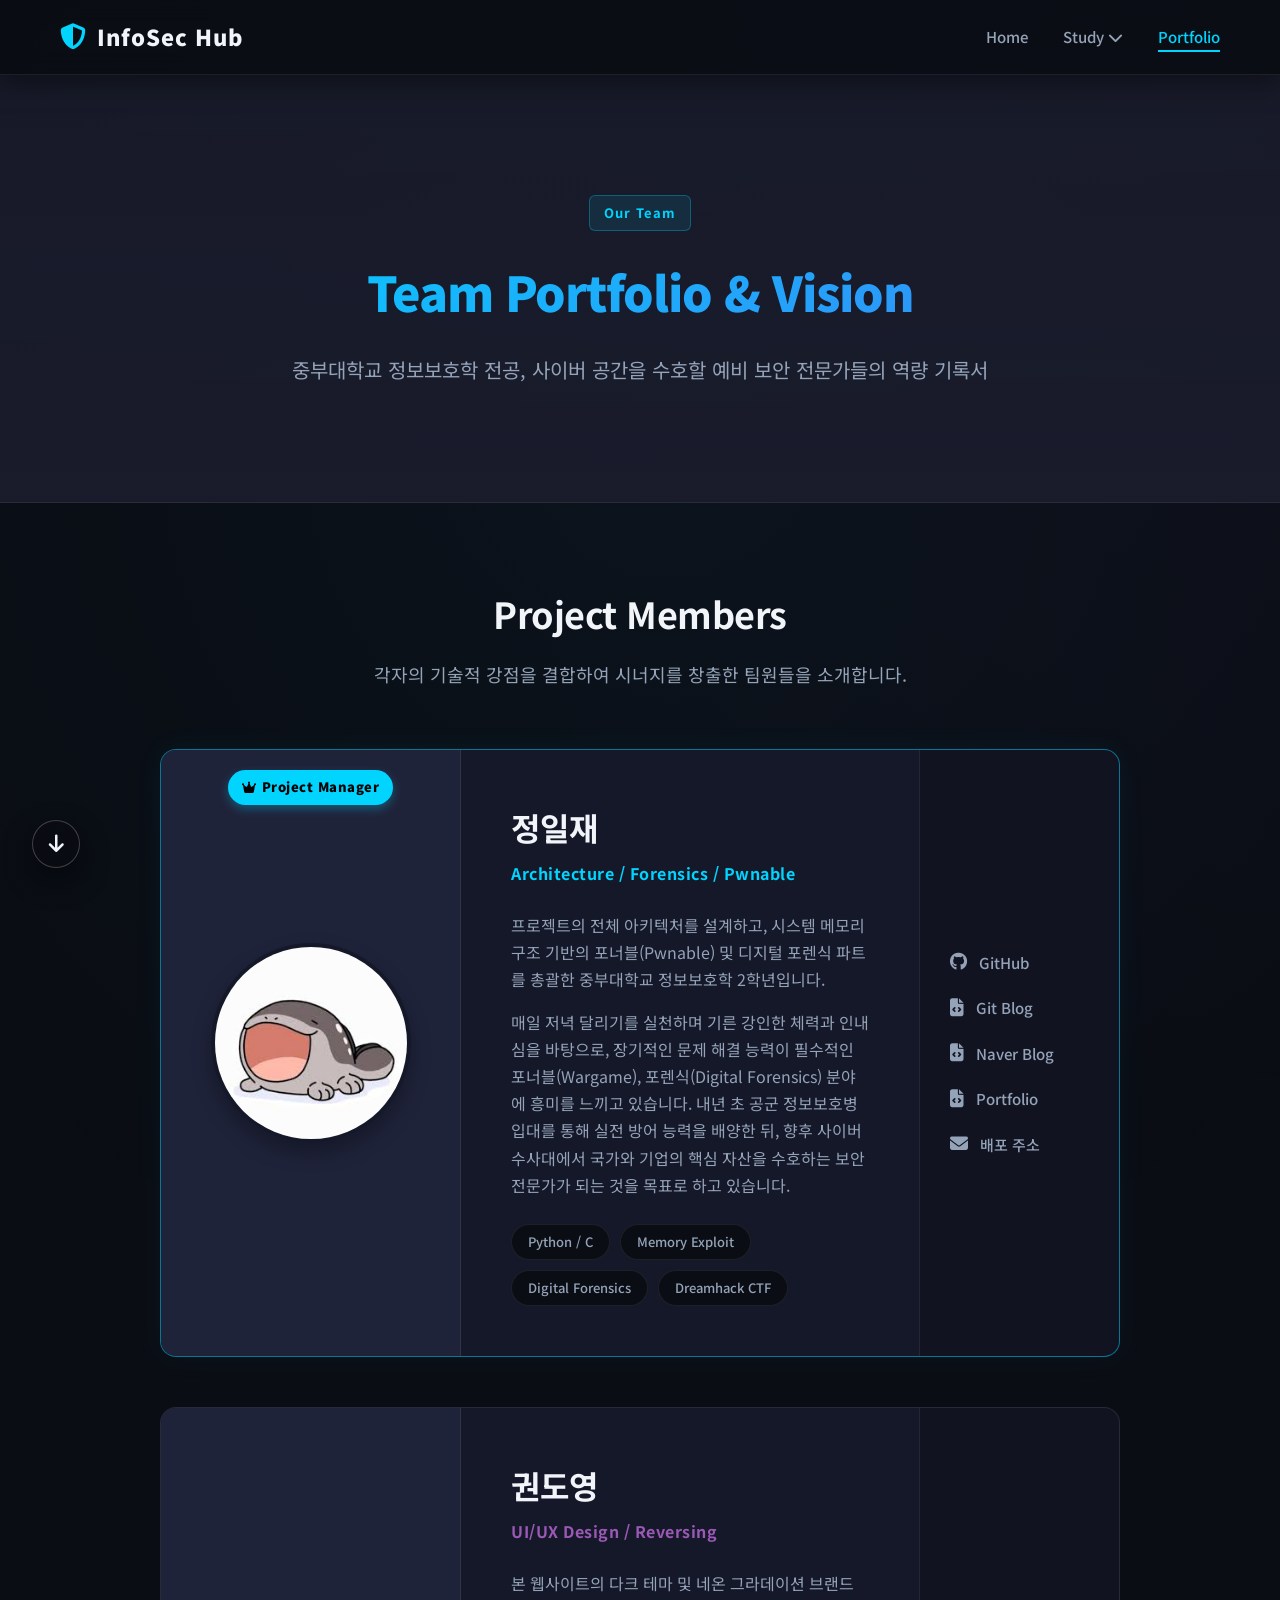
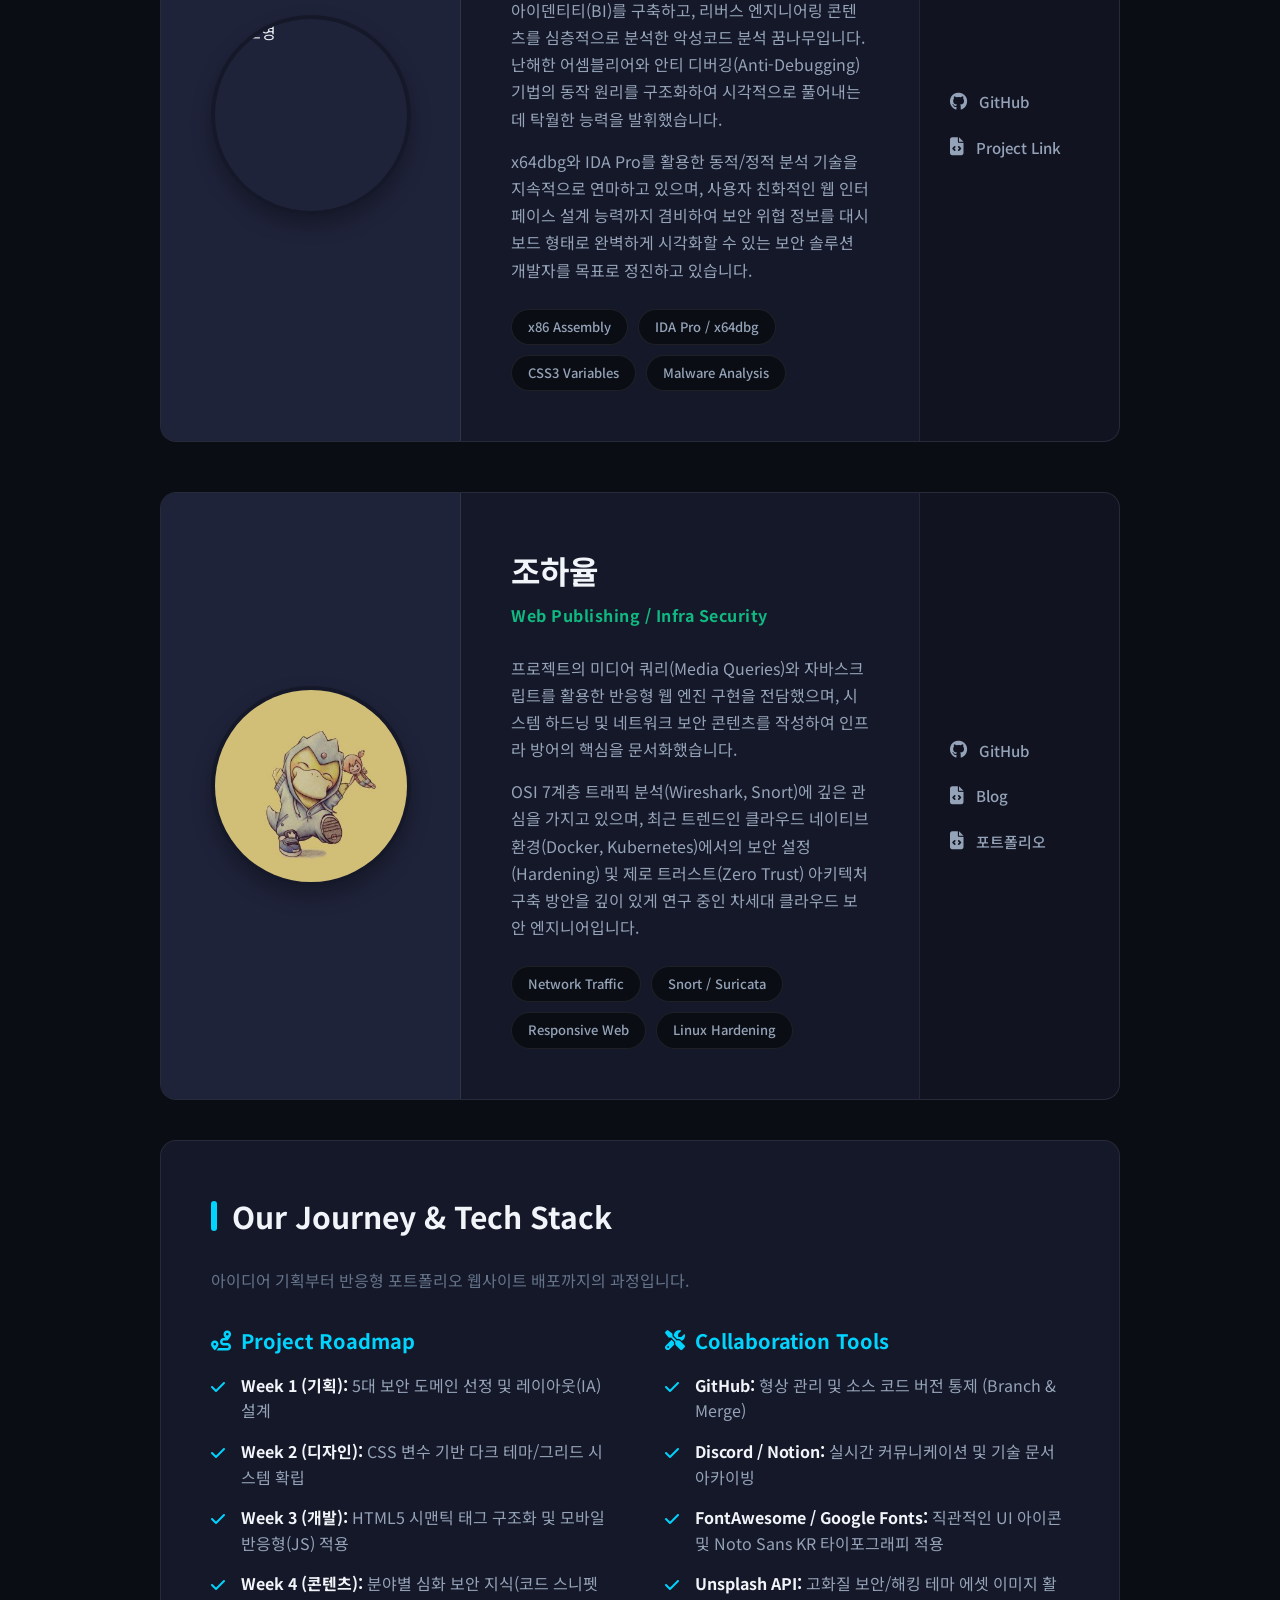
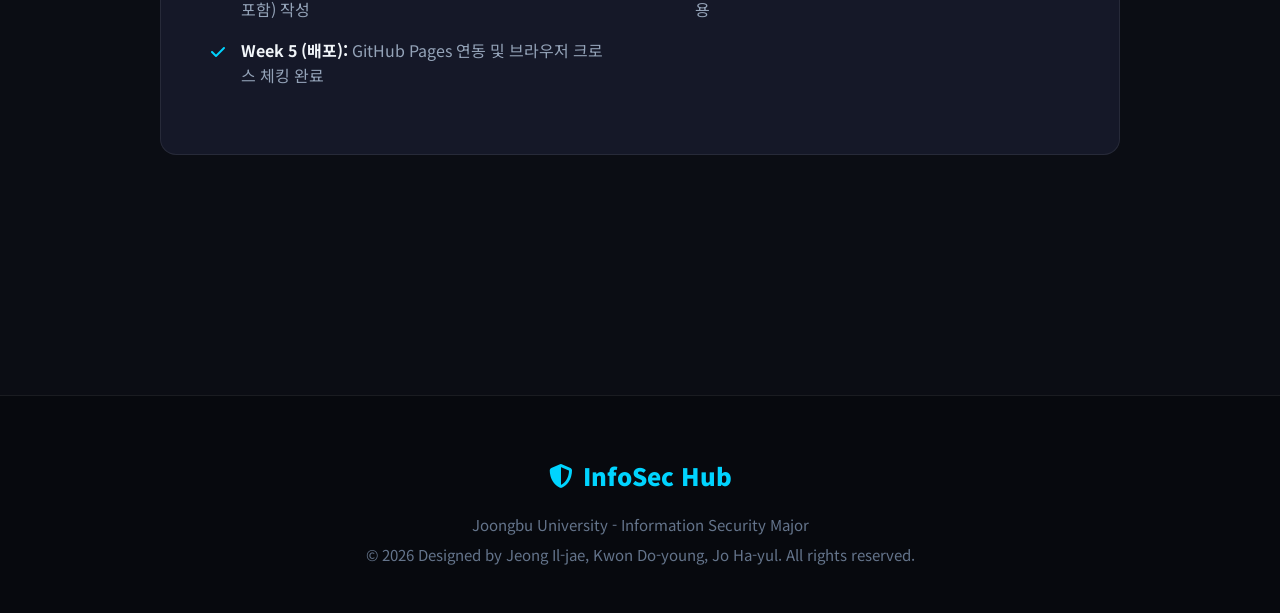
==== team.html @ 1aa63787 "v1.0" ====
<!doctype html>
<html lang="ko">
  <head>
    <meta charset="UTF-8" />
    <meta name="viewport" content="width=device-width, initial-scale=1.0" />
    <link
      rel="stylesheet"
      href="https://cdnjs.cloudflare.com/ajax/libs/font-awesome/6.4.0/css/all.min.css"
    />
    <link
      href="https://fonts.googleapis.com/css2?family=Noto+Sans+KR:wght@300;400;700;900&display=swap"
      rel="stylesheet"
    />
    <link rel="stylesheet" href="style.css" />
    <title>InfoSec Hub | Team Portfolio</title>
  </head>
  <body class="dark-theme sub-page">
    <div class="bg-gradient-overlay"></div>

    <header class="main-header">
      <div class="header-container">
        <a href="index.html" class="logo">
          <i class="fas fa-shield-halved"></i> InfoSec Hub
        </a>
        <nav class="desktop-nav">
          <ul class="nav-links">
            <li><a href="index.html">Home</a></li>
            <li class="dropdown">
              <a href="#none">Study <i class="fas fa-chevron-down"></i></a>
              <ul class="dropdown-menu">
                <li><a href="forensics.html">Forensics</a></li>
                <li><a href="pwnable.html">Pwnable</a></li>
                <li><a href="reversing.html">Reversing</a></li>
                <li><a href="hardening.html">Hardening</a></li>
                <li><a href="network.html">Network</a></li>
              </ul>
            </li>
            <li><a href="team.html" class="active">Portfolio</a></li>
          </ul>
        </nav>
        <button class="hamburger" id="hamburger-btn">
          <i class="fas fa-bars"></i>
        </button>
      </div>
    </header>

    <aside class="mobile-menu" id="mobile-menu">
      <div class="mobile-menu-header">
        <h2>Menu</h2>
        <button id="close-btn" class="close-btn">
          <i class="fas fa-times"></i>
        </button>
      </div>
      <ul class="mobile-nav-links">
        <li><a href="index.html">Home</a></li>
        <li><a href="forensics.html">Forensics</a></li>
        <li><a href="pwnable.html">Pwnable</a></li>
        <li><a href="reversing.html">Reversing</a></li>
        <li><a href="hardening.html">Hardening</a></li>
        <li><a href="network.html">Network</a></li>
        <li><a href="team.html" class="active">Portfolio</a></li>
      </ul>
    </aside>

    <main>
      <section
        class="page-header"
        style="
          background-image:
            linear-gradient(rgba(26, 28, 44, 0.85), rgba(26, 28, 44, 0.98)),
            url('https://images.unsplash.com/photo-1522071820081-009f0129c71c?q=80&w=1200&auto=format&fit=crop');
        "
      >
        <div class="page-header-content text-center">
          <span class="category-badge tag-special">Our Team</span>
          <h1 class="gradient-text">Team Portfolio & Vision</h1>
          <p>
            중부대학교 정보보호학 전공, 사이버 공간을 수호할 예비 보안
            전문가들의 역량 기록서
          </p>
        </div>
      </section>

      <section class="content-container">
        <div class="section-title text-center mb-40">
          <h2>Project Members</h2>
          <p>
            각자의 기술적 강점을 결합하여 시너지를 창출한 팀원들을 소개합니다.
          </p>
        </div>

        <div class="team-profile-grid">
          <div class="profile-card leader-card">
            <div class="profile-header">
              <img src="/avatar_img.png" alt="정일재" class="profile-img" />
              <span class="leader-badge"
                ><i class="fas fa-crown"></i> Project Manager</span
              >
            </div>
            <div class="profile-body">
              <h3>정일재</h3>
              <p class="profile-role text-accent">
                Architecture / Forensics / Pwnable
              </p>

              <p class="profile-desc">
                프로젝트의 전체 아키텍처를 설계하고, 시스템 메모리 구조 기반의
                포너블(Pwnable) 및 디지털 포렌식 파트를 총괄한 중부대학교
                정보보호학 2학년입니다.
              </p>
              <p class="profile-desc">
                매일 저녁 달리기를 실천하며 기른 강인한 체력과 인내심을
                바탕으로, 장기적인 문제 해결 능력이 필수적인 포너블(Wargame),
                포렌식(Digital Forensics) 분야에 흥미를 느끼고 있습니다. 내년 초
                공군 정보보호병 입대를 통해 실전 방어 능력을 배양한 뒤, 향후
                사이버 수사대에서 국가와 기업의 핵심 자산을 수호하는 보안
                전문가가 되는 것을 목표로 하고 있습니다.
              </p>

              <div class="profile-skills mt-15">
                <span>Python / C</span>
                <span>Memory Exploit</span>
                <span>Digital Forensics</span>
                <span>Dreamhack CTF</span>
              </div>
            </div>
            <div class="profile-footer">
              <a href="https://github.com/iljae627" class="social-link"
                ><i class="fab fa-github"></i> GitHub</a
              >
              <a href="https://iljae627.github.io/" class="social-link"
                ><i class="fas fa-file-code"></i> Git Blog</a
              >
              <a href="https://blog.naver.com/iljae627" class="social-link"
                ><i class="fas fa-file-code"></i> Naver Blog</a
              >
              <a
                href="https://portfolio-eta-one-ocf85220mc.vercel.app/"
                class="social-link"
                ><i class="fas fa-file-code"></i> Portfolio</a
              >
              <a href="https://wep-mid-fin.vercel.app/" class="social-link"
                ><i class="fas fa-envelope"></i> 배포 주소</a
              >
            </div>
          </div>

          <div class="profile-card">
            <div class="profile-header">
              <img
                src="https://ui-avatars.com/api/?name=Kwon+Doyoung&background=9b59b6&color=fff&size=120"
                alt="권도영"
                class="profile-img"
              />
            </div>
            <div class="profile-body">
              <h3>권도영</h3>
              <p class="profile-role" style="color: #9b59b6">
                UI/UX Design / Reversing
              </p>
              <p class="profile-desc">
                본 웹사이트의 다크 테마 및 네온 그라데이션 브랜드
                아이덴티티(BI)를 구축하고, 리버스 엔지니어링 콘텐츠를 심층적으로
                분석한 악성코드 분석 꿈나무입니다. 난해한 어셈블리어와 안티
                디버깅(Anti-Debugging) 기법의 동작 원리를 구조화하여 시각적으로
                풀어내는 데 탁월한 능력을 발휘했습니다.
              </p>
              <p class="profile-desc">
                x64dbg와 IDA Pro를 활용한 동적/정적 분석 기술을 지속적으로
                연마하고 있으며, 사용자 친화적인 웹 인터페이스 설계 능력까지
                겸비하여 보안 위협 정보를 대시보드 형태로 완벽하게 시각화할 수
                있는 보안 솔루션 개발자를 목표로 정진하고 있습니다.
              </p>
              <div class="profile-skills mt-15">
                <span>x86 Assembly</span>
                <span>IDA Pro / x64dbg</span>
                <span>CSS3 Variables</span>
                <span>Malware Analysis</span>
              </div>
            </div>
            <div class="profile-footer">
              <a href="https://github.com/kwondo0" class="social-link"
                ><i class="fab fa-github"></i> GitHub</a
              >
              <a
                href="https://kwondo0.github.io/-/"
                class="social-link"
                target="_blank"
                rel="noopener noreferrer"
              >
                <i class="fas fa-file-code"></i> Project Link
              </a>
            </div>
          </div>

          <div class="profile-card">
            <div class="profile-header">
              <img src="/hayul_img.png" alt="조하율" class="profile-img" />
            </div>
            <div class="profile-body">
              <h3>조하율</h3>
              <p class="profile-role text-success">
                Web Publishing / Infra Security
              </p>
              <p class="profile-desc">
                프로젝트의 미디어 쿼리(Media Queries)와 자바스크립트를 활용한
                반응형 웹 엔진 구현을 전담했으며, 시스템 하드닝 및 네트워크 보안
                콘텐츠를 작성하여 인프라 방어의 핵심을 문서화했습니다.
              </p>
              <p class="profile-desc">
                OSI 7계층 트래픽 분석(Wireshark, Snort)에 깊은 관심을 가지고
                있으며, 최근 트렌드인 클라우드 네이티브 환경(Docker,
                Kubernetes)에서의 보안 설정(Hardening) 및 제로 트러스트(Zero
                Trust) 아키텍처 구축 방안을 깊이 있게 연구 중인 차세대 클라우드
                보안 엔지니어입니다.
              </p>
              <div class="profile-skills mt-15">
                <span>Network Traffic</span>
                <span>Snort / Suricata</span>
                <span>Responsive Web</span>
                <span>Linux Hardening</span>
              </div>
            </div>
            <div class="profile-footer">
              <a href="https://github.com/yeo0w0/" class="social-link"
                ><i class="fab fa-github"></i> GitHub</a
              >
              <a href="https://blog.naver.com/banannaish" class="social-link"
                ><i class="fas fa-file-code"></i> Blog</a
              >
              <a
                href="https://portfolio-mk2-jade.vercel.app/"
                class="social-link"
                ><i class="fas fa-file-code"></i> 포트폴리오</a
              >
            </div>
          </div>
        </div>

        <article class="content-block bg-darker mt-40">
          <h2>Our Journey & Tech Stack</h2>
          <p class="block-desc">
            아이디어 기획부터 반응형 포트폴리오 웹사이트 배포까지의 과정입니다.
          </p>

          <div class="split-grid mt-15">
            <div class="split-column">
              <h4 class="text-accent">
                <i class="fas fa-route"></i> Project Roadmap
              </h4>
              <ul class="feature-list">
                <li>
                  <strong>Week 1 (기획):</strong> 5대 보안 도메인 선정 및
                  레이아웃(IA) 설계
                </li>
                <li>
                  <strong>Week 2 (디자인):</strong> CSS 변수 기반 다크
                  테마/그리드 시스템 확립
                </li>
                <li>
                  <strong>Week 3 (개발):</strong> HTML5 시맨틱 태그 구조화 및
                  모바일 반응형(JS) 적용
                </li>
                <li>
                  <strong>Week 4 (콘텐츠):</strong> 분야별 심화 보안 지식(코드
                  스니펫 포함) 작성
                </li>
                <li>
                  <strong>Week 5 (배포):</strong> GitHub Pages 연동 및 브라우저
                  크로스 체킹 완료
                </li>
              </ul>
            </div>
            <div class="split-column">
              <h4 class="text-accent">
                <i class="fas fa-tools"></i> Collaboration Tools
              </h4>
              <ul class="feature-list">
                <li>
                  <strong>GitHub:</strong> 형상 관리 및 소스 코드 버전 통제
                  (Branch & Merge)
                </li>
                <li>
                  <strong>Discord / Notion:</strong> 실시간 커뮤니케이션 및 기술
                  문서 아카이빙
                </li>
                <li>
                  <strong>FontAwesome / Google Fonts:</strong> 직관적인 UI
                  아이콘 및 Noto Sans KR 타이포그래피 적용
                </li>
                <li>
                  <strong>Unsplash API:</strong> 고화질 보안/해킹 테마 에셋
                  이미지 활용
                </li>
              </ul>
            </div>
          </div>
        </article>
      </section>
    </main>

    <footer class="main-footer">
      <div class="footer-content">
        <div class="footer-logo">
          <i class="fas fa-shield-halved"></i> InfoSec Hub
        </div>
        <p>Joongbu University - Information Security Major</p>
        <p>
          &copy; 2026 Designed by Jeong Il-jae, Kwon Do-young, Jo Ha-yul. All
          rights reserved.
        </p>
      </div>
    </footer>

    <script src="script.js"></script>
  </body>
</html>
---- style.css ----
/* -----------------------------------------
   1. CSS 변수 (테마 색상 및 공통 수치 관리)
----------------------------------------- */
:root {
  --bg-dark: #0b0d14; /* 아주 깊은 다크 네이비 (배경) */
  --bg-card: #151828; /* 카드 및 섹션 배경 */
  --bg-lighter: #1f233a; /* 강조되는 배경 */

  --text-main: #f1f5f9; /* 메인 텍스트 (흰색에 가까운 회색) */
  --text-muted: #94a3b8; /* 보조 텍스트 (연한 회색) */

  --accent-cyan: #00d4ff; /* 메인 포인트 컬러 (사이버네틱 시안) */
  --accent-blue: #3b82f6; /* 그라데이션용 블루 */
  --accent-purple: #a855f7; /* 특화 포인트 (팀, 리버싱 등) */
  --accent-green: #10b981; /* 방어/성공 색상 (하드닝, 네트워크) */
  --accent-red: #ef4444; /* 공격/경고 색상 (포너블, 취약점) */
  --accent-orange: #f59e0b; /* 주의 색상 */

  --border-color: rgba(255, 255, 255, 0.08);
  --glass-bg: rgba(11, 13, 20, 0.85); /* 블러 처리를 위한 반투명 배경 */

  --transition: all 0.3s cubic-bezier(0.4, 0, 0.2, 1);
  --nav-height: 75px;
}

/* -----------------------------------------
   2. 기본 초기화 및 스크롤바 커스텀
----------------------------------------- */
* {
  margin: 0;
  padding: 0;
  box-sizing: border-box;
}

html {
  scroll-behavior: smooth;
}

body {
  font-family: 'Noto Sans KR', sans-serif;
  background-color: var(--bg-dark);
  color: var(--text-main);
  line-height: 1.7;
  overflow-x: hidden;
}

a {
  text-decoration: none;
  color: inherit;
}
ul {
  list-style: none;
}

/* 커스텀 스크롤바 (사이버펑크 느낌) */
::-webkit-scrollbar {
  width: 8px;
}
::-webkit-scrollbar-track {
  background: var(--bg-dark);
}
::-webkit-scrollbar-thumb {
  background: var(--bg-lighter);
  border-radius: 10px;
}
::-webkit-scrollbar-thumb:hover {
  background: var(--accent-cyan);
}

/* -----------------------------------------
   3. 배경 효과 (그라데이션 & 애니메이션)
----------------------------------------- */
.bg-gradient-overlay {
  position: fixed;
  top: -50%;
  left: -50%;
  width: 200%;
  height: 200%;
  background:
    radial-gradient(
      circle at 50% 50%,
      rgba(0, 212, 255, 0.03) 0%,
      transparent 60%
    ),
    radial-gradient(
      circle at 80% 20%,
      rgba(168, 85, 247, 0.03) 0%,
      transparent 50%
    );
  z-index: -1;
  animation: bgShift 25s infinite alternate ease-in-out;
}

@keyframes bgShift {
  0% {
    transform: scale(1) rotate(0deg);
  }
  100% {
    transform: scale(1.1) rotate(5deg);
  }
}

/* -----------------------------------------
   4. 공통 텍스트 및 유틸리티 클래스
----------------------------------------- */
.gradient-text {
  background: linear-gradient(135deg, var(--accent-cyan), var(--accent-blue));
  -webkit-background-clip: text;
  -webkit-text-fill-color: transparent;
  font-weight: 900;
}

.text-center {
  text-align: center;
}
.mb-10 {
  margin-bottom: 10px;
}
.mb-40 {
  margin-bottom: 40px;
}
.mt-10 {
  margin-top: 10px;
}
.mt-15 {
  margin-top: 15px;
}
.mt-40 {
  margin-top: 40px;
}

.text-accent {
  color: var(--accent-cyan) !important;
}
.text-danger {
  color: var(--accent-red) !important;
}
.text-success {
  color: var(--accent-green) !important;
}
.text-warning {
  color: var(--accent-orange) !important;
}

/* -----------------------------------------
   5. 네비게이션 바 (Header & Glassmorphism)
----------------------------------------- */
.main-header {
  position: sticky;
  top: 0;
  width: 100%;
  background: var(--glass-bg);
  backdrop-filter: blur(12px);
  -webkit-backdrop-filter: blur(12px);
  border-bottom: 1px solid var(--border-color);
  z-index: 1000;
  height: var(--nav-height);
  box-shadow: 0 4px 30px rgba(0, 0, 0, 0.5);
}

.header-container {
  max-width: 1200px;
  margin: 0 auto;
  padding: 0 20px;
  display: flex;
  justify-content: space-between;
  align-items: center;
  height: 100%;
}

.logo {
  font-size: 22px;
  font-weight: 900;
  letter-spacing: 1px;
  display: flex;
  align-items: center;
  gap: 10px;
}
.logo i {
  color: var(--accent-cyan);
  font-size: 26px;
}

.desktop-nav .nav-links {
  display: flex;
  gap: 35px;
}
.desktop-nav a {
  font-size: 15px;
  font-weight: 500;
  color: var(--text-muted);
  transition: var(--transition);
  position: relative;
  padding: 5px 0;
}
.desktop-nav a:hover,
.desktop-nav a.active {
  color: var(--accent-cyan);
}

.nav-auth-btn,
.mobile-auth-btn {
  border: 1px solid rgba(0, 212, 255, 0.35);
  background: rgba(0, 212, 255, 0.08);
  color: var(--accent-cyan);
  border-radius: 8px;
  font: inherit;
  font-weight: 700;
  cursor: pointer;
  transition: var(--transition);
}
.nav-auth-btn {
  padding: 7px 14px;
  margin-top: -2px;
}
.mobile-auth-btn {
  width: 100%;
  padding: 12px 14px;
  text-align: left;
  font-size: 17px;
}
.nav-auth-btn:hover,
.mobile-auth-btn:hover {
  background: var(--accent-cyan);
  color: #020617;
  transform: translateY(-2px);
}

/* 네비게이션 밑줄 애니메이션 */
.desktop-nav a::after {
  content: '';
  position: absolute;
  width: 0;
  height: 2px;
  bottom: 0;
  left: 0;
  background-color: var(--accent-cyan);
  transition: var(--transition);
}
.desktop-nav a:hover::after,
.desktop-nav a.active::after {
  width: 100%;
}

/* 드롭다운 (PC) */
.dropdown {
  position: relative;
}
.dropdown-menu {
  position: absolute;
  top: calc(100% + 15px);
  left: -20px;
  background: var(--bg-card);
  min-width: 200px;
  border: 1px solid var(--border-color);
  border-radius: 8px;
  padding: 10px 0;
  opacity: 0;
  visibility: hidden;
  transform: translateY(15px);
  transition: var(--transition);
  box-shadow: 0 10px 40px rgba(0, 0, 0, 0.8);
  z-index: 1001;
}
.dropdown:hover .dropdown-menu {
  opacity: 1;
  visibility: visible;
  transform: translateY(0);
}
.dropdown-menu li a {
  display: block;
  padding: 12px 25px;
  color: var(--text-muted);
  font-size: 14px;
}
.dropdown-menu li a::after {
  display: none;
} /* 드롭다운 밑줄 제거 */
.dropdown-menu li a:hover,
.dropdown-menu li a.active {
  background: rgba(0, 212, 255, 0.08);
  color: var(--accent-cyan);
  padding-left: 30px;
}

/* -----------------------------------------
   6. 모바일 메뉴 (Hamburger)
----------------------------------------- */
.hamburger {
  display: none;
  background: none;
  border: none;
  color: var(--text-main);
  font-size: 26px;
  cursor: pointer;
  transition: var(--transition);
}
.hamburger:hover {
  color: var(--accent-cyan);
}

.mobile-menu {
  position: fixed;
  top: 0;
  right: -100%;
  width: 320px;
  height: 100vh;
  background: var(--bg-card);
  border-left: 1px solid var(--border-color);
  z-index: 2000;
  padding: 40px 30px;
  transition: right 0.4s cubic-bezier(0.77, 0, 0.175, 1);
  box-shadow: -10px 0 50px rgba(0, 0, 0, 0.7);
}
.mobile-menu.active {
  right: 0;
}
.mobile-menu-header {
  display: flex;
  justify-content: space-between;
  align-items: center;
  margin-bottom: 40px;
  border-bottom: 1px solid var(--border-color);
  padding-bottom: 20px;
}
.mobile-menu-header h2 {
  font-size: 20px;
  color: var(--accent-cyan);
}
.close-btn {
  background: none;
  border: none;
  color: var(--text-muted);
  font-size: 28px;
  cursor: pointer;
  transition: var(--transition);
}
.close-btn:hover {
  color: var(--accent-red);
  transform: rotate(90deg);
}

.mobile-nav-links li {
  margin-bottom: 15px;
}
.mobile-nav-links a {
  font-size: 18px;
  font-weight: 500;
  color: var(--text-muted);
  display: block;
  padding: 10px 0;
  border-bottom: 1px solid rgba(255, 255, 255, 0.03);
  transition: var(--transition);
}
.mobile-nav-links a.active,
.mobile-nav-links a:hover {
  color: var(--accent-cyan);
  padding-left: 10px;
}

.scroll-down-btn {
  position: fixed;
  left: 32px;
  bottom: 32px;
  width: 48px;
  height: 48px;
  border-radius: 50%;
  border: 1px solid rgba(255, 255, 255, 0.22);
  background: rgba(10, 12, 18, 0.86);
  color: var(--text-main);
  display: flex;
  align-items: center;
  justify-content: center;
  font-size: 20px;
  cursor: pointer;
  z-index: 1500;
  box-shadow: 0 12px 30px rgba(0, 0, 0, 0.45);
  backdrop-filter: blur(8px);
  transition: var(--transition);
}
.scroll-down-btn:hover {
  border-color: var(--accent-cyan);
  color: var(--accent-cyan);
  transform: translateY(-4px);
}
.scroll-down-btn.is-hidden {
  opacity: 0;
  pointer-events: none;
  transform: translateY(12px);
}

.scroll-top-btn {
  position: fixed;
  right: 32px;
  bottom: 32px;
  width: 48px;
  height: 48px;
  border-radius: 50%;
  border: 1px solid rgba(255, 255, 255, 0.22);
  background: rgba(10, 12, 18, 0.86);
  color: var(--text-main);
  display: flex;
  align-items: center;
  justify-content: center;
  font-size: 20px;
  cursor: pointer;
  z-index: 1500;
  opacity: 0;
  pointer-events: none;
  transform: translateY(12px);
  box-shadow: 0 12px 30px rgba(0, 0, 0, 0.45);
  backdrop-filter: blur(8px);
  transition: var(--transition);
}
.scroll-top-btn.active {
  opacity: 1;
  pointer-events: auto;
  transform: translateY(0);
}
.scroll-top-btn:hover {
  border-color: var(--accent-cyan);
  color: var(--accent-cyan);
  transform: translateY(-4px);
}

/* -----------------------------------------
   7. 메인 히어로 & About 섹션 (index.html)
----------------------------------------- */
.hero-section {
  max-width: 1200px;
  margin: 0 auto;
  padding: 120px 20px;
  display: flex;
  align-items: center;
  justify-content: space-between;
  min-height: 85vh;
}
.hero-content {
  flex: 1.2;
  padding-right: 50px;
}
.badge {
  display: inline-block;
  padding: 6px 14px;
  background: rgba(0, 212, 255, 0.1);
  border: 1px solid rgba(0, 212, 255, 0.2);
  color: var(--accent-cyan);
  border-radius: 30px;
  font-size: 13px;
  font-weight: 700;
  margin-bottom: 25px;
  letter-spacing: 0.5px;
}
.hero-content h1 {
  font-size: 52px;
  line-height: 1.25;
  margin-bottom: 25px;
  letter-spacing: -1px;
}
.hero-content p {
  font-size: 18px;
  color: var(--text-muted);
  margin-bottom: 40px;
  max-width: 550px;
}

.hero-buttons {
  display: flex;
  gap: 15px;
}
.btn-primary,
.btn-secondary {
  padding: 14px 28px;
  border-radius: 8px;
  font-size: 15px;
  font-weight: bold;
  transition: var(--transition);
  text-align: center;
}
.btn-primary {
  background: var(--accent-cyan);
  color: #000;
  box-shadow: 0 4px 15px rgba(0, 212, 255, 0.2);
}
.btn-primary:hover {
  background: #00b4d8;
  transform: translateY(-3px);
  box-shadow: 0 10px 25px rgba(0, 212, 255, 0.4);
}
.btn-secondary {
  background: rgba(255, 255, 255, 0.05);
  border: 1px solid var(--border-color);
  color: var(--text-main);
}
.btn-secondary:hover {
  background: rgba(255, 255, 255, 0.1);
  border-color: var(--text-muted);
  transform: translateY(-3px);
}

.hero-image {
  flex: 1;
  text-align: right;
  position: relative;
}
.hero-image img {
  width: 100%;
  max-width: 550px;
  border-radius: 16px;
  box-shadow: 0 20px 50px rgba(0, 0, 0, 0.6);
  border: 1px solid var(--border-color);
}
.floating-img {
  animation: float 6s ease-in-out infinite;
}
@keyframes float {
  0%,
  100% {
    transform: translateY(0px);
  }
  50% {
    transform: translateY(-20px);
  }
}

/* About 섹션 상세 (index.html) */
.about-container {
  display: flex;
  gap: 50px;
  align-items: center;
}
.about-text {
  flex: 1.5;
}
.about-text h3 {
  font-size: 24px;
  margin-bottom: 15px;
  color: var(--accent-cyan);
}
.about-text p {
  margin-bottom: 25px;
  color: var(--text-muted);
}
.check-list li {
  margin-bottom: 12px;
  color: var(--text-main);
  display: flex;
  align-items: center;
  gap: 10px;
}
.check-list i {
  color: var(--accent-green);
}

.about-stats {
  flex: 1;
  display: grid;
  grid-template-columns: 1fr 1fr;
  gap: 20px;
}
.stat-box {
  background: var(--bg-card);
  padding: 30px 20px;
  border-radius: 12px;
  text-align: center;
  border: 1px solid var(--border-color);
  transition: var(--transition);
}
.stat-box:hover {
  border-color: var(--accent-cyan);
  transform: translateY(-5px);
  background: var(--bg-lighter);
}
.stat-num {
  display: block;
  font-size: 42px;
  font-weight: 900;
  color: var(--accent-cyan);
  margin-bottom: 5px;
  line-height: 1;
}
.stat-label {
  font-size: 14px;
  color: var(--text-muted);
  font-weight: bold;
}

/* 기술 스택 섹션 */
.tech-icons {
  display: flex;
  justify-content: center;
  gap: 40px;
  flex-wrap: wrap;
  margin-top: 30px;
}
.tech-item {
  display: flex;
  flex-direction: column;
  align-items: center;
  justify-content: center;
  width: 100px;
  height: 100px;
  background: var(--bg-card);
  border: 1px solid var(--border-color);
  border-radius: 16px;
  transition: var(--transition);
}
.tech-item i {
  font-size: 40px;
  color: var(--text-muted);
  transition: var(--transition);
}
.tech-item span {
  font-size: 12px;
  font-weight: bold;
  color: var(--text-muted);
  margin-top: 12px;
  opacity: 0;
  transition: var(--transition);
  transform: translateY(10px);
}
.tech-item:hover {
  transform: translateY(-10px);
  border-color: var(--accent-cyan);
  box-shadow: 0 10px 20px rgba(0, 212, 255, 0.1);
}
.tech-item:hover i {
  color: var(--accent-cyan);
  transform: scale(1.1);
}
.tech-item:hover span {
  opacity: 1;
  transform: translateY(0);
  color: var(--accent-cyan);
}

/* Obsidian 볼트 분석 섹션 */
.vault-section,
.grid-section,
.tech-section {
  max-width: 1200px;
  margin: 0 auto;
  padding: 90px 20px;
}
.vault-dashboard {
  display: flex;
  flex-direction: column;
  gap: 28px;
}
.vault-auth-panel,
.upload-panel,
.analysis-card,
.note-list-panel,
.markdown-preview,
.summary-card {
  background: var(--bg-card);
  border: 1px solid var(--border-color);
  border-radius: 12px;
}
.vault-auth-panel {
  display: flex;
  justify-content: space-between;
  gap: 24px;
  align-items: center;
  padding: 32px;
}
.vault-auth-panel h3 {
  font-size: 24px;
  margin-bottom: 10px;
}
.vault-auth-panel p,
.upload-message {
  color: var(--text-muted);
}
.auth-status {
  display: inline-flex;
  align-items: center;
  gap: 10px;
  padding: 12px 16px;
  border-radius: 8px;
  background: rgba(255, 255, 255, 0.04);
  color: var(--text-muted);
  white-space: nowrap;
}
.auth-status.logged-in {
  background: rgba(16, 185, 129, 0.12);
  color: var(--accent-green);
}
.upload-panel {
  padding: 28px;
}
.upload-panel.locked {
  opacity: 0.6;
}
.upload-dropzone {
  min-height: 210px;
  border: 1px dashed rgba(0, 212, 255, 0.35);
  border-radius: 12px;
  background: rgba(0, 212, 255, 0.04);
  display: flex;
  flex-direction: column;
  align-items: center;
  justify-content: center;
  gap: 10px;
  text-align: center;
  cursor: pointer;
  transition: var(--transition);
}
.upload-dropzone:hover {
  border-color: var(--accent-cyan);
  background: rgba(0, 212, 255, 0.08);
}
.upload-dropzone i {
  font-size: 42px;
  color: var(--accent-cyan);
}
.upload-dropzone strong {
  font-size: 22px;
}
.upload-dropzone span {
  color: var(--text-muted);
  padding: 0 20px;
}
.upload-dropzone input {
  display: none;
}
.upload-message {
  margin-top: 14px;
  text-align: center;
}
.result-summary {
  display: grid;
  grid-template-columns: repeat(3, 1fr);
  gap: 18px;
  margin-bottom: 24px;
}
.summary-card {
  padding: 24px;
}
.summary-label {
  display: block;
  color: var(--text-muted);
  font-size: 13px;
  margin-bottom: 8px;
  text-transform: uppercase;
}
.summary-card strong {
  font-size: 28px;
  color: var(--accent-cyan);
}
.analysis-grid {
  display: grid;
  grid-template-columns: 1fr 1fr;
  gap: 24px;
  margin-bottom: 24px;
}
.analysis-card {
  padding: 28px;
}
.analysis-card h3,
.note-list-panel h3 {
  display: flex;
  align-items: center;
  gap: 10px;
  font-size: 20px;
  margin-bottom: 18px;
}
.category-list {
  display: flex;
  flex-direction: column;
  gap: 14px;
}
.category-row {
  display: grid;
  grid-template-columns: 130px 1fr 44px;
  gap: 12px;
  align-items: center;
  color: var(--text-muted);
  font-size: 14px;
}
.category-bar {
  height: 10px;
  border-radius: 999px;
  background: rgba(255, 255, 255, 0.06);
  overflow: hidden;
}
.category-fill {
  height: 100%;
  border-radius: inherit;
  background: linear-gradient(90deg, var(--accent-cyan), var(--accent-blue));
}
.keyword-cloud {
  display: flex;
  flex-wrap: wrap;
  gap: 10px;
}
.keyword-chip {
  padding: 7px 12px;
  border: 1px solid rgba(0, 212, 255, 0.25);
  border-radius: 30px;
  color: var(--accent-cyan);
  background: rgba(0, 212, 255, 0.08);
  font-size: 13px;
}
.markdown-browser {
  display: grid;
  grid-template-columns: 320px 1fr;
  gap: 24px;
  align-items: start;
}
.note-list-panel {
  padding: 24px;
  max-height: 650px;
  overflow: auto;
}
.note-list {
  display: flex;
  flex-direction: column;
  gap: 10px;
}
.note-item {
  width: 100%;
  border: 1px solid var(--border-color);
  background: var(--bg-lighter);
  color: var(--text-main);
  text-align: left;
  padding: 12px;
  border-radius: 8px;
  cursor: pointer;
  transition: var(--transition);
}
.note-item:hover,
.note-item.active {
  border-color: var(--accent-cyan);
  color: var(--accent-cyan);
}
.note-item small {
  display: block;
  color: var(--text-muted);
  margin-top: 3px;
  word-break: break-all;
}
.markdown-preview {
  min-height: 650px;
  padding: 32px;
  overflow: auto;
}
.markdown-preview h1,
.markdown-preview h2,
.markdown-preview h3 {
  margin: 22px 0 12px;
  line-height: 1.3;
}
.markdown-preview p,
.markdown-preview li {
  color: var(--text-muted);
}
.markdown-preview ul,
.markdown-preview ol {
  padding-left: 24px;
  margin: 12px 0;
}
.markdown-preview pre {
  background: #0d1117;
  border: 1px solid #30363d;
  border-radius: 8px;
  padding: 16px;
  overflow: auto;
}
.markdown-preview code {
  font-family: 'Consolas', monospace;
  color: #c9d1d9;
}
.empty-preview {
  color: var(--text-muted);
}

.login-modal {
  position: fixed;
  inset: 0;
  z-index: 3000;
  background: rgba(2, 6, 23, 0.72);
  backdrop-filter: blur(10px);
  display: none;
  align-items: center;
  justify-content: center;
  padding: 20px;
}
.login-modal.active {
  display: flex;
}
.login-dialog {
  width: min(460px, 100%);
  background: var(--bg-card);
  border: 1px solid rgba(0, 212, 255, 0.25);
  border-radius: 14px;
  padding: 32px;
  position: relative;
  box-shadow: 0 25px 80px rgba(0, 0, 0, 0.65);
}
.login-dialog h2 {
  font-size: 28px;
  margin-bottom: 8px;
}
.login-dialog p {
  color: var(--text-muted);
  margin-bottom: 20px;
}
.auth-tabs {
  display: grid;
  grid-template-columns: 1fr 1fr;
  gap: 8px;
  background: var(--bg-dark);
  border: 1px solid var(--border-color);
  border-radius: 10px;
  padding: 6px;
  margin-bottom: 20px;
}
.auth-tab {
  border: none;
  border-radius: 7px;
  background: transparent;
  color: var(--text-muted);
  font: inherit;
  font-weight: 800;
  padding: 10px 12px;
  cursor: pointer;
  transition: var(--transition);
}
.auth-tab.active {
  background: rgba(0, 212, 255, 0.14);
  color: var(--accent-cyan);
}
.auth-tab:hover {
  color: var(--text-main);
}
.modal-close {
  position: absolute;
  top: 18px;
  right: 18px;
  border: none;
  background: transparent;
  color: var(--text-muted);
  font-size: 22px;
  cursor: pointer;
}
.login-form {
  display: flex;
  flex-direction: column;
  gap: 10px;
}
.login-form label {
  color: var(--text-main);
  font-weight: 700;
  font-size: 14px;
}
.login-form input {
  width: 100%;
  background: var(--bg-dark);
  border: 1px solid var(--border-color);
  color: var(--text-main);
  border-radius: 8px;
  padding: 13px 14px;
  font: inherit;
}
.login-form input:focus {
  outline: none;
  border-color: var(--accent-cyan);
}
.login-form [hidden] {
  display: none;
}
.login-form button {
  border: none;
  cursor: pointer;
  margin-top: 10px;
}
.login-error {
  min-height: 20px;
  color: var(--accent-red) !important;
  margin: 4px 0 0 !important;
  font-size: 14px;
}

/* -----------------------------------------
   8. Grid 컴포넌트 (포트폴리오 카드 등)
----------------------------------------- */
.section-title {
  margin-bottom: 60px;
}
.section-title h2 {
  font-size: 36px;
  color: var(--text-main);
  margin-bottom: 15px;
  letter-spacing: -0.5px;
}
.section-title p {
  color: var(--text-muted);
  font-size: 18px;
}

.portfolio-grid {
  display: grid;
  grid-template-columns: repeat(auto-fit, minmax(320px, 1fr));
  gap: 30px;
}
.grid-card {
  background: var(--bg-card);
  border-radius: 16px;
  overflow: hidden;
  border: 1px solid var(--border-color);
  transition: var(--transition);
  display: flex;
  flex-direction: column;
}
.grid-card:hover {
  transform: translateY(-10px);
  border-color: var(--accent-cyan);
  box-shadow: 0 15px 40px rgba(0, 212, 255, 0.15);
}

.card-image {
  position: relative;
  height: 220px;
  overflow: hidden;
}
.card-image img {
  width: 100%;
  height: 100%;
  object-fit: cover;
  transition: transform 0.6s cubic-bezier(0.4, 0, 0.2, 1);
}
.grid-card:hover .card-image img {
  transform: scale(1.15);
}

.overlay-icon {
  position: absolute;
  inset: 0;
  background: rgba(11, 13, 20, 0.7);
  display: flex;
  justify-content: center;
  align-items: center;
  font-size: 48px;
  color: var(--accent-cyan);
  opacity: 0;
  transition: var(--transition);
}
.grid-card:hover .overlay-icon {
  opacity: 1;
  backdrop-filter: blur(3px);
}

.card-content {
  padding: 30px;
  flex: 1;
  display: flex;
  flex-direction: column;
  justify-content: flex-start;
}
.card-content .tag {
  align-self: flex-start;
  font-size: 11px;
  padding: 5px 10px;
  background: rgba(255, 255, 255, 0.05);
  border: 1px solid var(--border-color);
  color: var(--text-muted);
  border-radius: 6px;
  font-weight: bold;
  text-transform: uppercase;
  margin-bottom: 15px;
  letter-spacing: 1px;
}
.card-content h3 {
  font-size: 22px;
  margin-bottom: 12px;
  color: var(--text-main);
  transition: var(--transition);
}
.grid-card:hover .card-content h3 {
  color: var(--accent-cyan);
}
.card-content p {
  color: var(--text-muted);
  font-size: 15px;
  line-height: 1.6;
}

.highlight-card {
  border: 1px solid rgba(168, 85, 247, 0.4);
}
.highlight-card:hover {
  border-color: var(--accent-purple);
  box-shadow: 0 15px 40px rgba(168, 85, 247, 0.15);
}
.highlight-card .tag-special {
  background: rgba(168, 85, 247, 0.15);
  color: var(--accent-purple);
  border-color: var(--accent-purple);
}
.highlight-card:hover .card-content h3 {
  color: var(--accent-purple);
}
.highlight-card .overlay-icon {
  color: var(--accent-purple);
}

/* -----------------------------------------
   9. 서브 페이지 공통 (Sub Pages)
----------------------------------------- */
.page-header {
  padding: 120px 20px 80px;
  background-size: cover;
  background-position: center;
  border-bottom: 1px solid var(--border-color);
  position: relative;
}
.category-badge {
  display: inline-block;
  padding: 6px 14px;
  background: rgba(0, 212, 255, 0.1);
  color: var(--accent-cyan);
  border: 1px solid rgba(0, 212, 255, 0.3);
  border-radius: 6px;
  font-size: 13px;
  font-weight: bold;
  margin-bottom: 20px;
  letter-spacing: 1px;
}
.warning-badge {
  background: rgba(239, 68, 68, 0.1);
  color: var(--accent-red);
  border-color: rgba(239, 68, 68, 0.3);
}
.success-badge {
  background: rgba(16, 185, 129, 0.1);
  color: var(--accent-green);
  border-color: rgba(16, 185, 129, 0.3);
}

.page-header h1 {
  font-size: 48px;
  margin-bottom: 20px;
  letter-spacing: -1px;
}
.page-header p {
  font-size: 20px;
  color: var(--text-muted);
  margin-bottom: 35px;
  max-width: 700px;
  margin-left: auto;
  margin-right: auto;
}

.author-info {
  display: inline-flex;
  align-items: center;
  gap: 12px;
  background: rgba(0, 0, 0, 0.4);
  backdrop-filter: blur(5px);
  padding: 8px 24px 8px 8px;
  border-radius: 40px;
  border: 1px solid var(--border-color);
}
.author-avatar {
  width: 36px;
  height: 36px;
  border-radius: 50%;
  border: 2px solid var(--bg-card);
}
.author-info span {
  font-size: 14px;
  color: var(--text-muted);
}
.author-info strong {
  color: var(--text-main);
}

.content-container {
  max-width: 1000px;
  margin: 0 auto;
  padding: 80px 20px;
}

/* 블록 요소 */
.content-block {
  margin-bottom: 80px;
}
.content-block h2 {
  font-size: 30px;
  margin-bottom: 25px;
  color: var(--text-main);
  display: flex;
  align-items: center;
  gap: 15px;
}
.content-block h2::before {
  content: '';
  display: block;
  width: 6px;
  height: 30px;
  background: var(--accent-cyan);
  border-radius: 4px;
}
.content-block p {
  color: var(--text-muted);
  font-size: 17px;
  margin-bottom: 20px;
}
.block-desc {
  font-size: 16px !important;
  color: #64748b !important;
  margin-bottom: 30px !important;
}

.bg-darker {
  background: var(--bg-card);
  padding: 50px;
  border-radius: 16px;
  border: 1px solid var(--border-color);
}

/* 특징 리스트 */
.feature-list {
  margin-top: 15px;
}
.feature-list li {
  margin-bottom: 15px;
  padding-left: 30px;
  position: relative;
  color: var(--text-muted);
  font-size: 16px;
  line-height: 1.6;
}
.feature-list li::before {
  content: '\f00c';
  font-family: 'Font Awesome 6 Free';
  font-weight: 900;
  position: absolute;
  left: 0;
  top: 2px;
  color: var(--accent-cyan);
}
.feature-list li strong {
  color: var(--text-main);
}

/* -----------------------------------------
   10. 상세 콘텐츠 전용 레이아웃 (Grid & List)
----------------------------------------- */
/* Split Grid (좌우 2단 배치) */
.split-grid {
  display: grid;
  grid-template-columns: 1fr 1fr;
  gap: 50px;
}
.split-column h4 {
  font-size: 20px;
  margin-bottom: 15px;
  display: flex;
  align-items: center;
  gap: 10px;
}

/* Memory/Artifact Grid (작은 카드 묶음) */
.memory-grid,
.artifact-grid {
  display: grid;
  grid-template-columns: repeat(auto-fit, minmax(220px, 1fr));
  gap: 25px;
}
.memory-segment,
.artifact-card {
  background: var(--bg-lighter);
  padding: 25px;
  border-radius: 12px;
  border: 1px solid var(--border-color);
  border-left: 4px solid var(--accent-cyan);
  transition: var(--transition);
}
.memory-segment:hover,
.artifact-card:hover {
  transform: translateY(-5px);
  background: rgba(31, 35, 58, 0.8);
  box-shadow: 0 10px 20px rgba(0, 0, 0, 0.3);
}
.memory-segment h3,
.memory-segment h4,
.artifact-card h3 {
  margin-bottom: 12px;
  color: var(--text-main);
  font-size: 18px;
}
.artifact-icon {
  font-size: 30px;
  color: var(--accent-cyan);
  margin-bottom: 15px;
}

/* 도구 목록 (가로 배치 리스트) */
.tools-list {
  display: flex;
  flex-direction: column;
  gap: 20px;
}
.tool-row {
  display: flex;
  align-items: center;
  gap: 25px;
  background: var(--bg-card);
  padding: 25px;
  border-radius: 12px;
  border: 1px solid var(--border-color);
  transition: var(--transition);
}
.tool-row:hover {
  border-color: var(--accent-cyan);
  transform: translateX(10px);
  background: var(--bg-lighter);
}
.tool-img {
  width: 70px;
  height: 70px;
  background: rgba(0, 212, 255, 0.05);
  border-radius: 12px;
  display: flex;
  justify-content: center;
  align-items: center;
  font-size: 32px;
  color: var(--accent-cyan);
  flex-shrink: 0;
}
.tool-desc h3 {
  font-size: 20px;
  color: var(--text-main);
  margin-bottom: 8px;
}
.tool-desc p {
  margin-bottom: 0;
  font-size: 15px;
}

/* 도구 그리드 (박스형) */
.tools-grid {
  display: grid;
  grid-template-columns: repeat(auto-fit, minmax(280px, 1fr));
  gap: 25px;
}
.tool-item {
  background: var(--bg-lighter);
  padding: 30px;
  border-radius: 12px;
  border: 1px solid var(--border-color);
  transition: var(--transition);
}
.tool-item:hover {
  transform: translateY(-5px);
  border-color: var(--text-muted);
}
.tool-item h4 {
  font-size: 18px;
  margin-bottom: 15px;
  display: flex;
  align-items: center;
  gap: 10px;
}

/* 방어/보호 기법 리스트 */
.mitigation-list {
  display: flex;
  flex-direction: column;
  gap: 15px;
}
.mitigation-item {
  background: var(--bg-lighter);
  padding: 20px 25px;
  border-left: 4px solid var(--accent-green);
  border-radius: 8px;
  border-top: 1px solid var(--border-color);
  border-right: 1px solid var(--border-color);
  border-bottom: 1px solid var(--border-color);
}
.mitigation-title {
  font-weight: 700;
  color: var(--text-main);
  margin-bottom: 8px;
  font-size: 18px;
  display: flex;
  align-items: center;
  gap: 10px;
}
.mitigation-desc {
  color: var(--text-muted);
  font-size: 15px;
  margin-bottom: 0;
}

/* 포렌식 타임라인 (수행 절차) */
.process-timeline {
  position: relative;
  padding-left: 40px;
  margin-top: 30px;
}
.process-timeline::before {
  content: '';
  position: absolute;
  left: 14px;
  top: 0;
  bottom: 0;
  width: 2px;
  background: var(--border-color);
}
.process-step {
  position: relative;
  margin-bottom: 40px;
}
.process-step:last-child {
  margin-bottom: 0;
}
.step-number {
  position: absolute;
  left: -40px;
  top: 0;
  width: 30px;
  height: 30px;
  background: var(--bg-dark);
  border: 2px solid var(--accent-cyan);
  border-radius: 50%;
  display: flex;
  justify-content: center;
  align-items: center;
  color: var(--accent-cyan);
  font-size: 12px;
  font-weight: 900;
  z-index: 1;
}
.step-content {
  background: var(--bg-lighter);
  padding: 25px;
  border-radius: 12px;
  border: 1px solid var(--border-color);
  transition: var(--transition);
}
.step-content:hover {
  border-color: var(--accent-cyan);
  transform: translateX(5px);
}
.step-content h3 {
  font-size: 20px;
  color: var(--text-main);
  margin-bottom: 10px;
}
.step-content p {
  margin-bottom: 0;
  font-size: 15px;
}

/* 해킹/보안 감성 코드 박스 */
.code-box {
  background: #0d1117;
  border-radius: 10px;
  border: 1px solid #30363d;
  overflow: hidden;
  margin-top: 20px;
  box-shadow: 0 10px 20px rgba(0, 0, 0, 0.5);
}
.code-header {
  background: #161b22;
  padding: 12px 20px;
  border-bottom: 1px solid #30363d;
  display: flex;
  align-items: center;
}
.dot {
  width: 12px;
  height: 12px;
  border-radius: 50%;
  display: inline-block;
  margin-right: 8px;
}
.dot.red {
  background: #ff5f56;
}
.dot.yellow {
  background: #ffbd2e;
}
.dot.green {
  background: #27c93f;
}
.filename {
  margin-left: 15px;
  color: #8b949e;
  font-size: 13px;
  font-family: 'Consolas', monospace;
}
.code-box pre {
  padding: 25px;
  margin: 0;
  overflow-x: auto;
}
.code-box code {
  font-family: 'Consolas', 'Courier New', monospace;
  font-size: 14px;
  color: #c9d1d9;
  line-height: 1.6;
}

/* -----------------------------------------
   11. 팀 포트폴리오 (team.html 전용)
----------------------------------------- */
.team-profile-grid {
  display: flex;
  flex-direction: column;
  gap: 50px;
}
.profile-card {
  background: var(--bg-card);
  border-radius: 16px;
  border: 1px solid var(--border-color);
  display: flex;
  overflow: hidden;
  transition: var(--transition);
}
.profile-card:hover {
  transform: translateY(-5px);
  box-shadow: 0 15px 40px rgba(0, 0, 0, 0.4);
}

.leader-card {
  border-color: rgba(0, 212, 255, 0.5);
  box-shadow: 0 0 30px rgba(0, 212, 255, 0.05);
}
.leader-card:hover {
  border-color: var(--accent-cyan);
  box-shadow: 0 15px 40px rgba(0, 212, 255, 0.15);
}

.profile-header {
  width: 300px;
  background: var(--bg-lighter);
  display: flex;
  flex-direction: column;
  align-items: center;
  justify-content: center;
  padding: 50px 30px;
  position: relative;
  border-right: 1px solid var(--border-color);
}
.profile-img {
  border-radius: 50%;
  border: 4px solid var(--bg-card);
  margin-bottom: 20px;
  box-shadow: 0 10px 20px rgba(0, 0, 0, 0.3);
  width: 200px;
  height: 200px;
  object-fit: cover;
  border-radius: 100%;
}
.leader-badge {
  position: absolute;
  top: 20px;
  background: var(--accent-cyan);
  color: #000;
  padding: 6px 14px;
  border-radius: 20px;
  font-size: 13px;
  font-weight: 900;
  letter-spacing: 0.5px;
  box-shadow: 0 4px 10px rgba(0, 212, 255, 0.3);
}

.profile-body {
  flex: 1;
  padding: 50px;
}
.profile-body h3 {
  font-size: 32px;
  margin-bottom: 5px;
  color: var(--text-main);
}
.profile-role {
  font-size: 16px;
  font-weight: 700;
  margin-bottom: 25px;
  letter-spacing: 0.5px;
}

.profile-highlights {
  display: flex;
  gap: 10px;
  margin-bottom: 25px;
  flex-wrap: wrap;
}
.profile-highlights .badge {
  background: rgba(255, 255, 255, 0.05);
  border: 1px solid var(--border-color);
  padding: 6px 12px;
  border-radius: 6px;
  font-size: 13px;
  color: var(--text-main);
  display: flex;
  align-items: center;
  gap: 8px;
}
.profile-highlights .badge i {
  color: var(--accent-cyan);
}

.profile-desc {
  font-size: 16px;
  color: var(--text-muted);
  margin-bottom: 15px;
  line-height: 1.7;
}
.profile-desc strong {
  color: var(--text-main);
}

.profile-skills {
  display: flex;
  gap: 10px;
  flex-wrap: wrap;
  margin-top: 25px;
}
.profile-skills span {
  background: var(--bg-dark);
  border: 1px solid var(--border-color);
  padding: 6px 16px;
  border-radius: 30px;
  font-size: 13px;
  font-weight: 500;
  color: var(--text-muted);
  transition: var(--transition);
}
.profile-skills span:hover {
  border-color: var(--accent-cyan);
  color: var(--accent-cyan);
}

.profile-footer {
  width: 200px;
  background: rgba(0, 0, 0, 0.2);
  display: flex;
  flex-direction: column;
  justify-content: center;
  padding: 30px;
  gap: 20px;
  border-left: 1px solid var(--border-color);
}
.social-link {
  display: flex;
  align-items: center;
  gap: 12px;
  color: var(--text-muted);
  font-size: 15px;
  font-weight: 500;
  transition: var(--transition);
}
.social-link i {
  font-size: 18px;
}
.social-link:hover {
  color: var(--accent-cyan);
  transform: translateX(5px);
}

/* -----------------------------------------
   12. 공통 푸터
----------------------------------------- */
.main-footer {
  background: #07090e;
  padding: 60px 20px 40px;
  text-align: center;
  border-top: 1px solid var(--border-color);
  margin-top: 80px;
}
.footer-logo {
  font-size: 24px;
  font-weight: 900;
  color: var(--accent-cyan);
  margin-bottom: 15px;
  display: flex;
  align-items: center;
  justify-content: center;
  gap: 10px;
}
.main-footer p {
  color: #64748b;
  font-size: 15px;
  margin-bottom: 5px;
}

/* =========================================
   13. 반응형 미디어 쿼리 (태블릿 & 모바일)
========================================= */
@media (max-width: 1024px) {
  .split-grid {
    grid-template-columns: 1fr;
    gap: 30px;
  }
  .analysis-grid,
  .markdown-browser {
    grid-template-columns: 1fr;
  }
  .about-container {
    flex-direction: column;
  }
  .about-stats {
    width: 100%;
  }
}

@media (max-width: 850px) {
  .profile-card {
    flex-direction: column;
  }
  .profile-header {
    width: 100%;
    padding: 40px;
    border-right: none;
    border-bottom: 1px solid var(--border-color);
  }
  .profile-body {
    padding: 30px;
  }
  .profile-footer {
    width: 100%;
    flex-direction: row;
    justify-content: flex-start;
    padding: 20px 30px;
    border-left: none;
    border-top: 1px solid var(--border-color);
    flex-wrap: wrap;
  }
}

@media (max-width: 768px) {
  .desktop-nav {
    display: none;
  }
  .hamburger {
    display: block;
  }

  .hero-section {
    flex-direction: column;
    text-align: center;
    padding: 80px 20px 40px;
  }
  .hero-content {
    padding-right: 0;
    margin-bottom: 50px;
  }
  .hero-buttons {
    justify-content: center;
  }
  .hero-image img {
    max-width: 100%;
  }

  .section-title h2 {
    font-size: 28px;
  }
  .hero-content h1 {
    font-size: 38px;
  }
  .page-header h1 {
    font-size: 36px;
  }
  .content-block h2 {
    font-size: 24px;
  }

  .bg-darker {
    padding: 30px 20px;
  }
  .tool-row {
    flex-direction: column;
    text-align: center;
  }
  .process-timeline {
    padding-left: 20px;
  }
  .process-timeline::before {
    left: -6px;
  }
  .step-number {
    left: -22px;
    width: 28px;
    height: 28px;
    font-size: 11px;
  }
  .stat-box {
    padding: 20px 10px;
  }
  .stat-num {
    font-size: 32px;
  }
  .vault-section,
  .grid-section,
  .tech-section {
    padding: 70px 20px;
  }
  .vault-auth-panel {
    flex-direction: column;
    align-items: flex-start;
  }
  .auth-status {
    white-space: normal;
  }
  .result-summary {
    grid-template-columns: 1fr;
  }
  .category-row {
    grid-template-columns: 1fr;
    gap: 8px;
  }
  .markdown-preview,
  .note-list-panel {
    max-height: none;
    min-height: auto;
  }
}
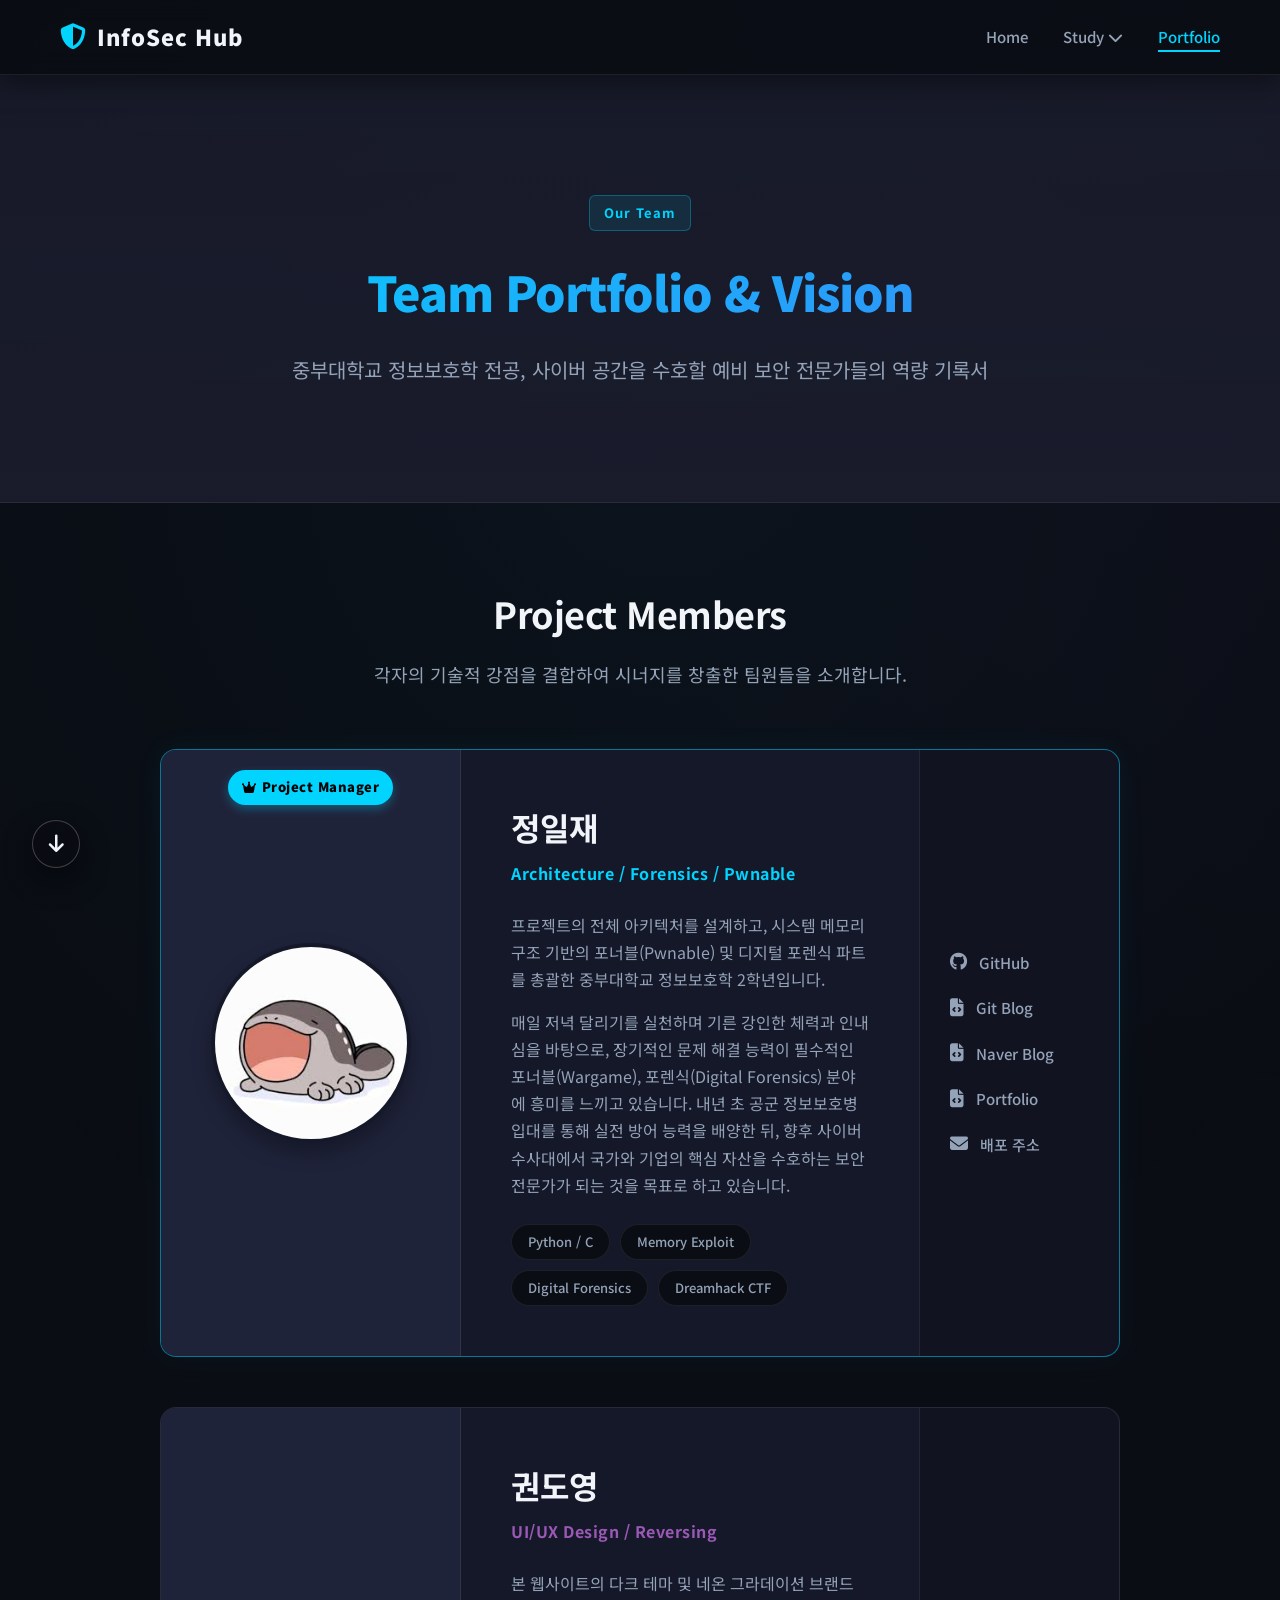
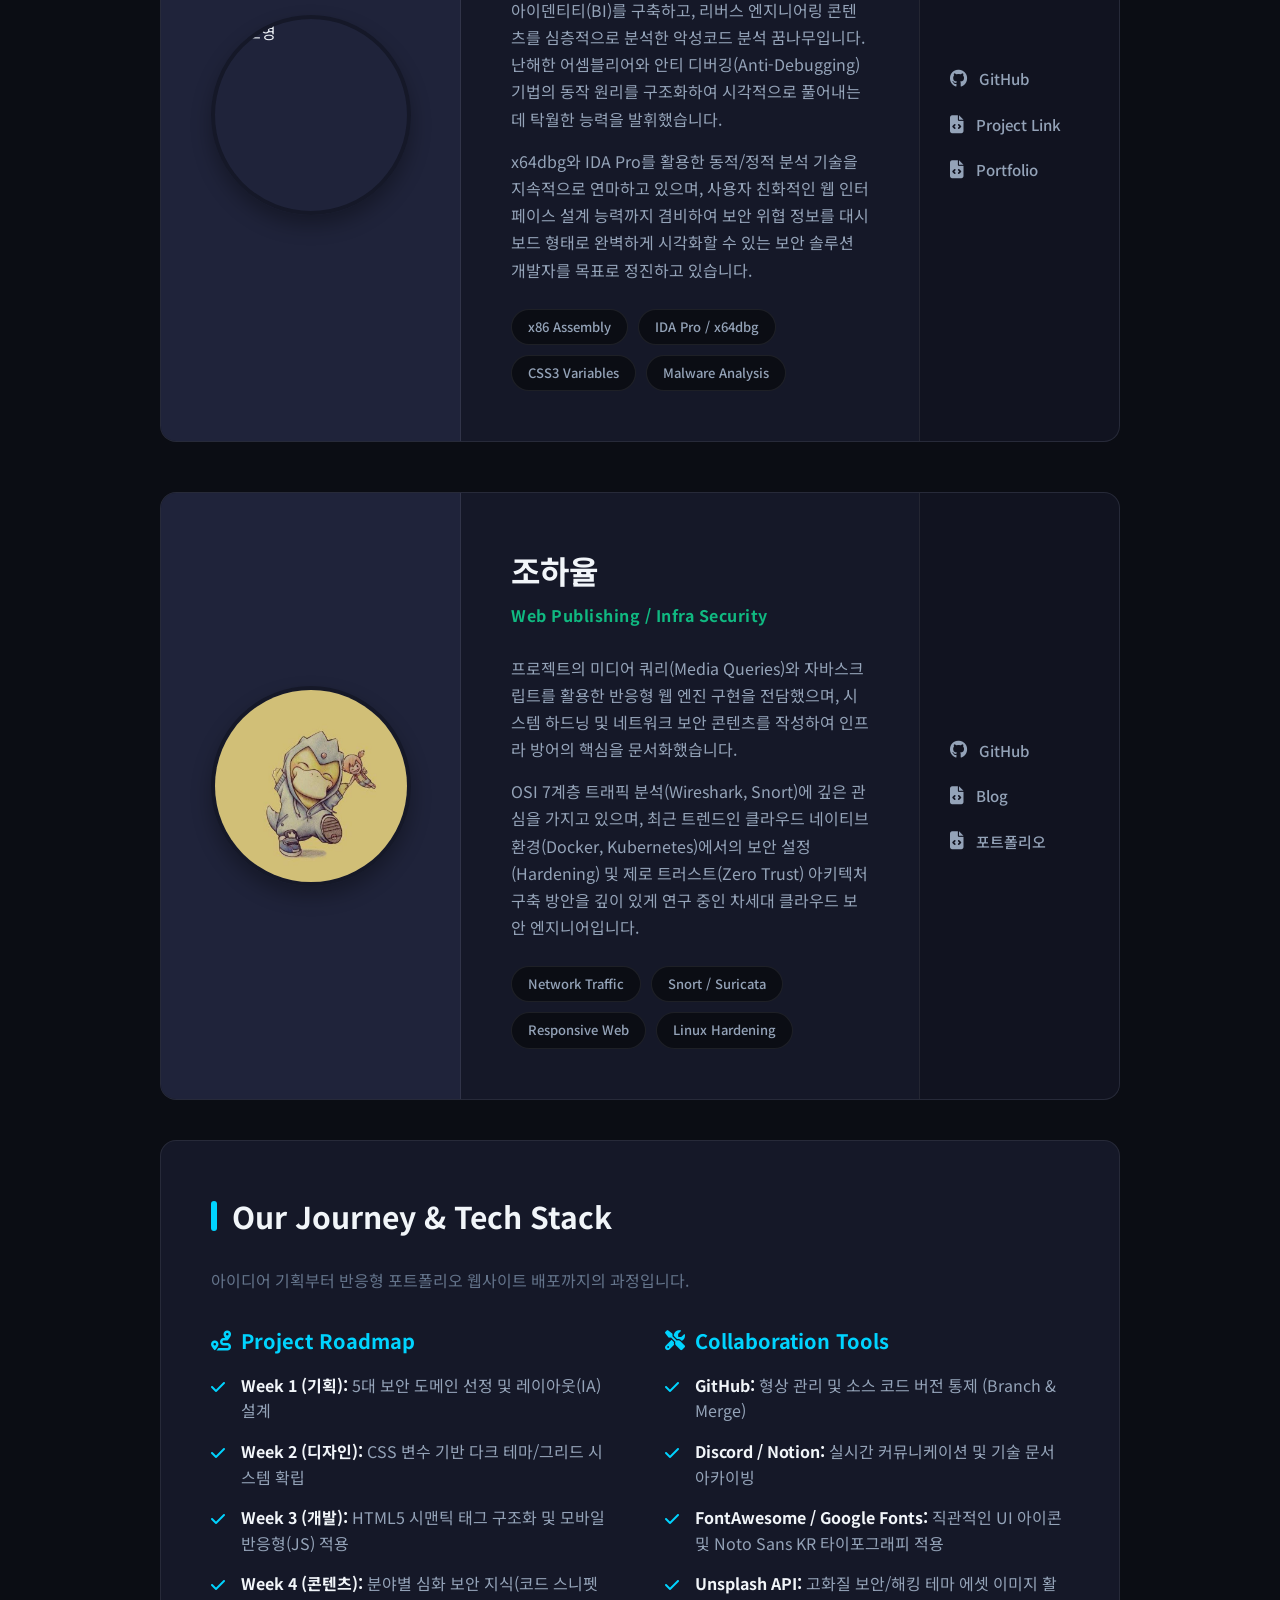
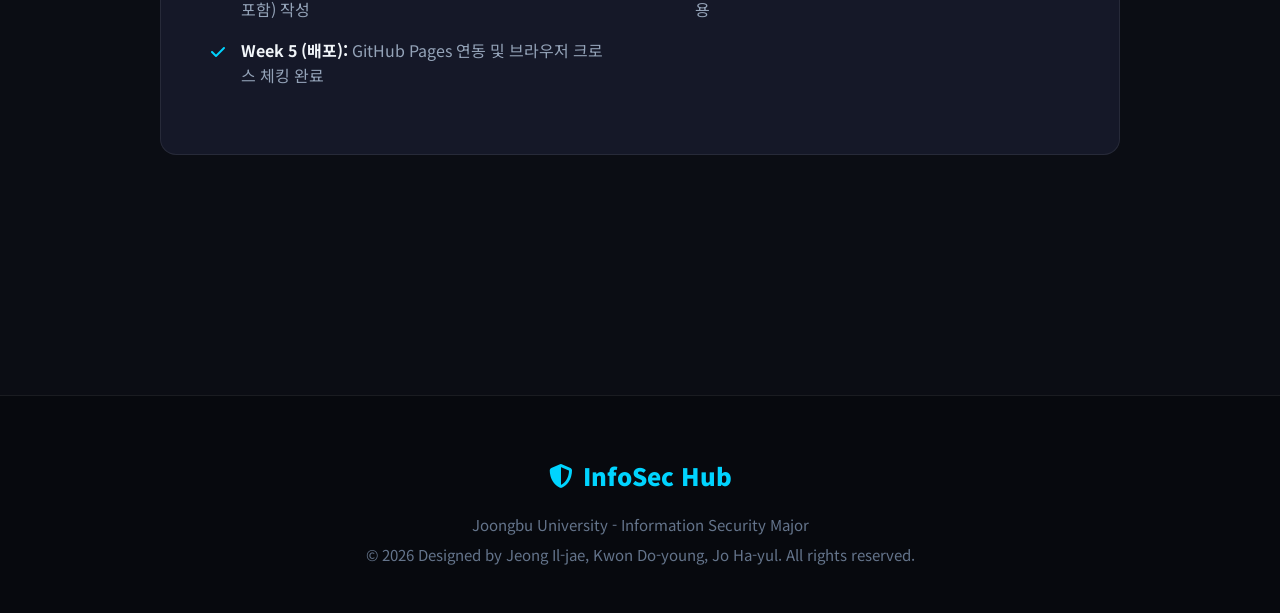
==== commit db18c79d: "V2.0_FIN" ====
--- a/team.html
+++ b/team.html
@@ -135,7 +135,7 @@
                 ><i class="fas fa-file-code"></i> Naver Blog</a
               >
               <a
-                href="https://portfolio-eta-one-ocf85220mc.vercel.app/"
+                href="https://portfolio-final-nu-hazel.vercel.app/"
                 class="social-link"
                 ><i class="fas fa-file-code"></i> Portfolio</a
               >
@@ -190,6 +190,9 @@
               >
                 <i class="fas fa-file-code"></i> Project Link
               </a>
+              <a href="https://444-lt5t.vercel.app/" class="social-link"
+                ><i class="fas fa-file-code"></i> Portfolio</a
+              >
             </div>
           </div>
 
